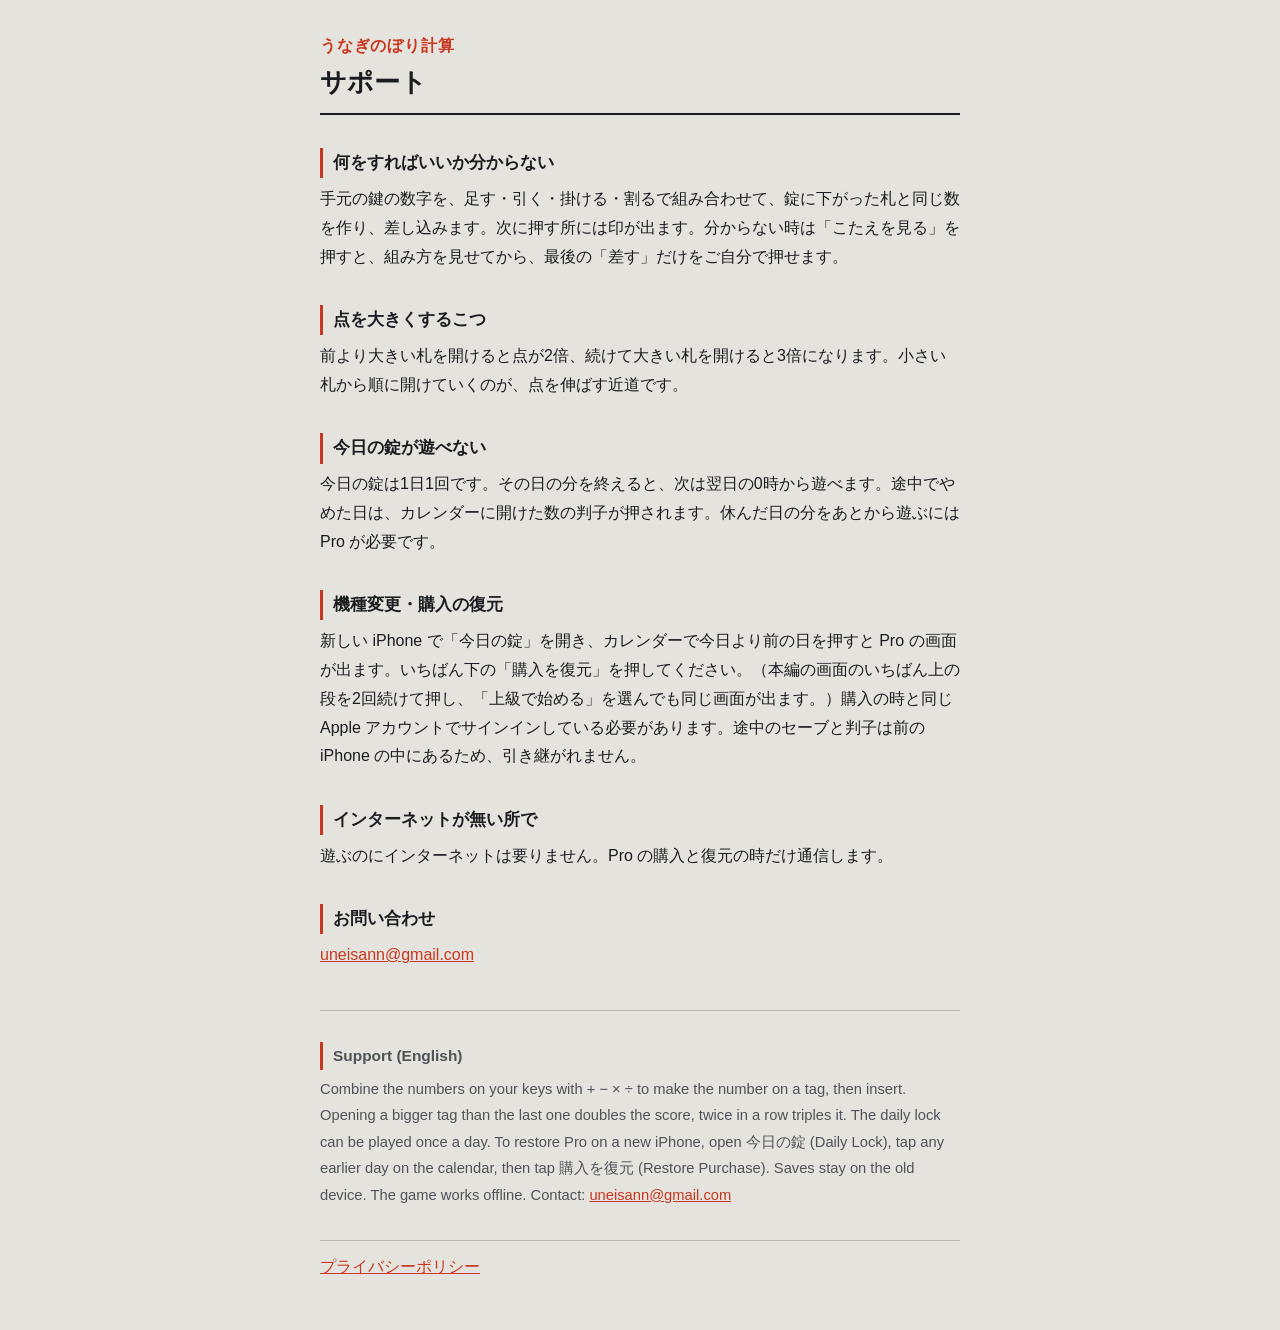
==== index.html @ fc5e5bda "Support and privacy pages for うなぎのぼり計算" ====
<!doctype html>
<html lang="ja"><head><meta charset="utf-8"><meta name="viewport" content="width=device-width,initial-scale=1">
<title>サポート｜うなぎのぼり計算</title>
<link rel="stylesheet" href="style.css"></head>
<body>
<header><p class="mark">うなぎのぼり計算</p><h1>サポート</h1></header>
<h2>何をすればいいか分からない</h2>
<p>手元の鍵の数字を、足す・引く・掛ける・割るで組み合わせて、錠に下がった札と同じ数を作り、差し込みます。次に押す所には印が出ます。分からない時は「こたえを見る」を押すと、組み方を見せてから、最後の「差す」だけをご自分で押せます。</p>
<h2>点を大きくするこつ</h2>
<p>前より大きい札を開けると点が2倍、続けて大きい札を開けると3倍になります。小さい札から順に開けていくのが、点を伸ばす近道です。</p>
<h2>今日の錠が遊べない</h2>
<p>今日の錠は1日1回です。その日の分を終えると、次は翌日の0時から遊べます。途中でやめた日は、カレンダーに開けた数の判子が押されます。休んだ日の分をあとから遊ぶには Pro が必要です。</p>
<h2>機種変更・購入の復元</h2>
<p>新しい iPhone で「今日の錠」を開き、カレンダーで今日より前の日を押すと Pro の画面が出ます。いちばん下の「購入を復元」を押してください。（本編の画面のいちばん上の段を2回続けて押し、「上級で始める」を選んでも同じ画面が出ます。）購入の時と同じ Apple アカウントでサインインしている必要があります。途中のセーブと判子は前の iPhone の中にあるため、引き継がれません。</p>
<h2>インターネットが無い所で</h2>
<p>遊ぶのにインターネットは要りません。Pro の購入と復元の時だけ通信します。</p>
<h2>お問い合わせ</h2>
<p><a href="mailto:uneisann@gmail.com">uneisann@gmail.com</a></p>
<hr>
<section lang="en">
<h2>Support (English)</h2>
<p>Combine the numbers on your keys with + − × ÷ to make the number on a tag, then insert. Opening a bigger tag than the last one doubles the score, twice in a row triples it. The daily lock can be played once a day. To restore Pro on a new iPhone, open 今日の錠 (Daily Lock), tap any earlier day on the calendar, then tap 購入を復元 (Restore Purchase). Saves stay on the old device. The game works offline. Contact: <a href="mailto:uneisann@gmail.com">uneisann@gmail.com</a></p>
</section>
<footer><a href="privacy.html">プライバシーポリシー</a></footer>
</body></html>
---- style.css ----
/* アプリと同じ色（漆喰・墨・朱）。帳面の罫を1本。飾りは足さない */
body{margin:0 auto;max-width:640px;padding:32px 20px 48px;background:#E5E3DD;color:#1A1C1F;
  font-family:-apple-system,"Hiragino Sans","Noto Sans JP",sans-serif;line-height:1.8;line-break:strict}
header{border-bottom:2px solid #1A1C1F;padding-bottom:12px;margin-bottom:24px}
.mark{margin:0;color:#C8371F;font-weight:700;letter-spacing:.05em}
h1{margin:4px 0 0;font-size:1.6em;line-height:1.4}
h2{font-size:1.05em;margin:2em 0 .4em;padding-left:10px;border-left:3px solid #C8371F}
p{margin:.4em 0}
a{color:#C8371F}
hr{border:0;border-top:1px solid #B8B6AF;margin:40px 0 0}
section[lang=en]{color:#4F5258;font-size:.92em}
.date{color:#4F5258;margin-top:1.5em}
footer{margin-top:32px;padding-top:12px;border-top:1px solid #B8B6AF}
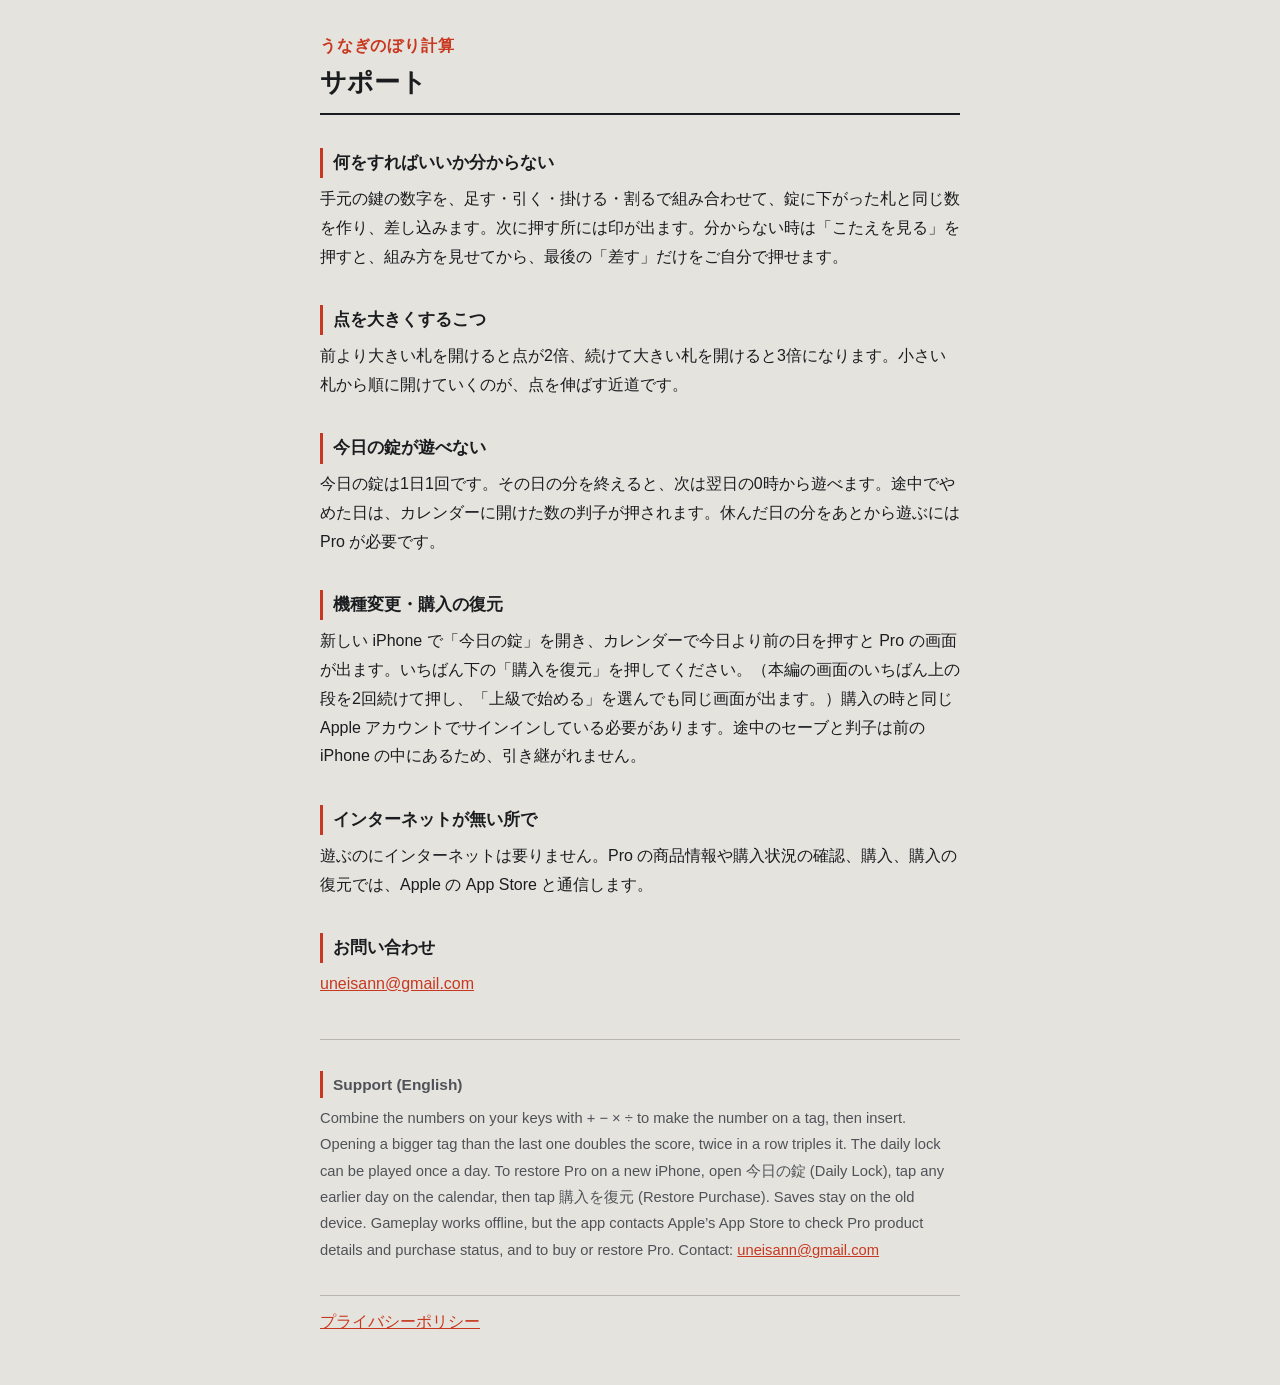
==== commit 093ecc65: "Update support and privacy pages (network use wording)" ====
--- a/index.html
+++ b/index.html
@@ -13,13 +13,13 @@
 <h2>機種変更・購入の復元</h2>
 <p>新しい iPhone で「今日の錠」を開き、カレンダーで今日より前の日を押すと Pro の画面が出ます。いちばん下の「購入を復元」を押してください。（本編の画面のいちばん上の段を2回続けて押し、「上級で始める」を選んでも同じ画面が出ます。）購入の時と同じ Apple アカウントでサインインしている必要があります。途中のセーブと判子は前の iPhone の中にあるため、引き継がれません。</p>
 <h2>インターネットが無い所で</h2>
-<p>遊ぶのにインターネットは要りません。Pro の購入と復元の時だけ通信します。</p>
+<p>遊ぶのにインターネットは要りません。Pro の商品情報や購入状況の確認、購入、購入の復元では、Apple の App Store と通信します。</p>
 <h2>お問い合わせ</h2>
 <p><a href="mailto:uneisann@gmail.com">uneisann@gmail.com</a></p>
 <hr>
 <section lang="en">
 <h2>Support (English)</h2>
-<p>Combine the numbers on your keys with + − × ÷ to make the number on a tag, then insert. Opening a bigger tag than the last one doubles the score, twice in a row triples it. The daily lock can be played once a day. To restore Pro on a new iPhone, open 今日の錠 (Daily Lock), tap any earlier day on the calendar, then tap 購入を復元 (Restore Purchase). Saves stay on the old device. The game works offline. Contact: <a href="mailto:uneisann@gmail.com">uneisann@gmail.com</a></p>
+<p>Combine the numbers on your keys with + − × ÷ to make the number on a tag, then insert. Opening a bigger tag than the last one doubles the score, twice in a row triples it. The daily lock can be played once a day. To restore Pro on a new iPhone, open 今日の錠 (Daily Lock), tap any earlier day on the calendar, then tap 購入を復元 (Restore Purchase). Saves stay on the old device. Gameplay works offline, but the app contacts Apple’s App Store to check Pro product details and purchase status, and to buy or restore Pro. Contact: <a href="mailto:uneisann@gmail.com">uneisann@gmail.com</a></p>
 </section>
 <footer><a href="privacy.html">プライバシーポリシー</a></footer>
 </body></html>
